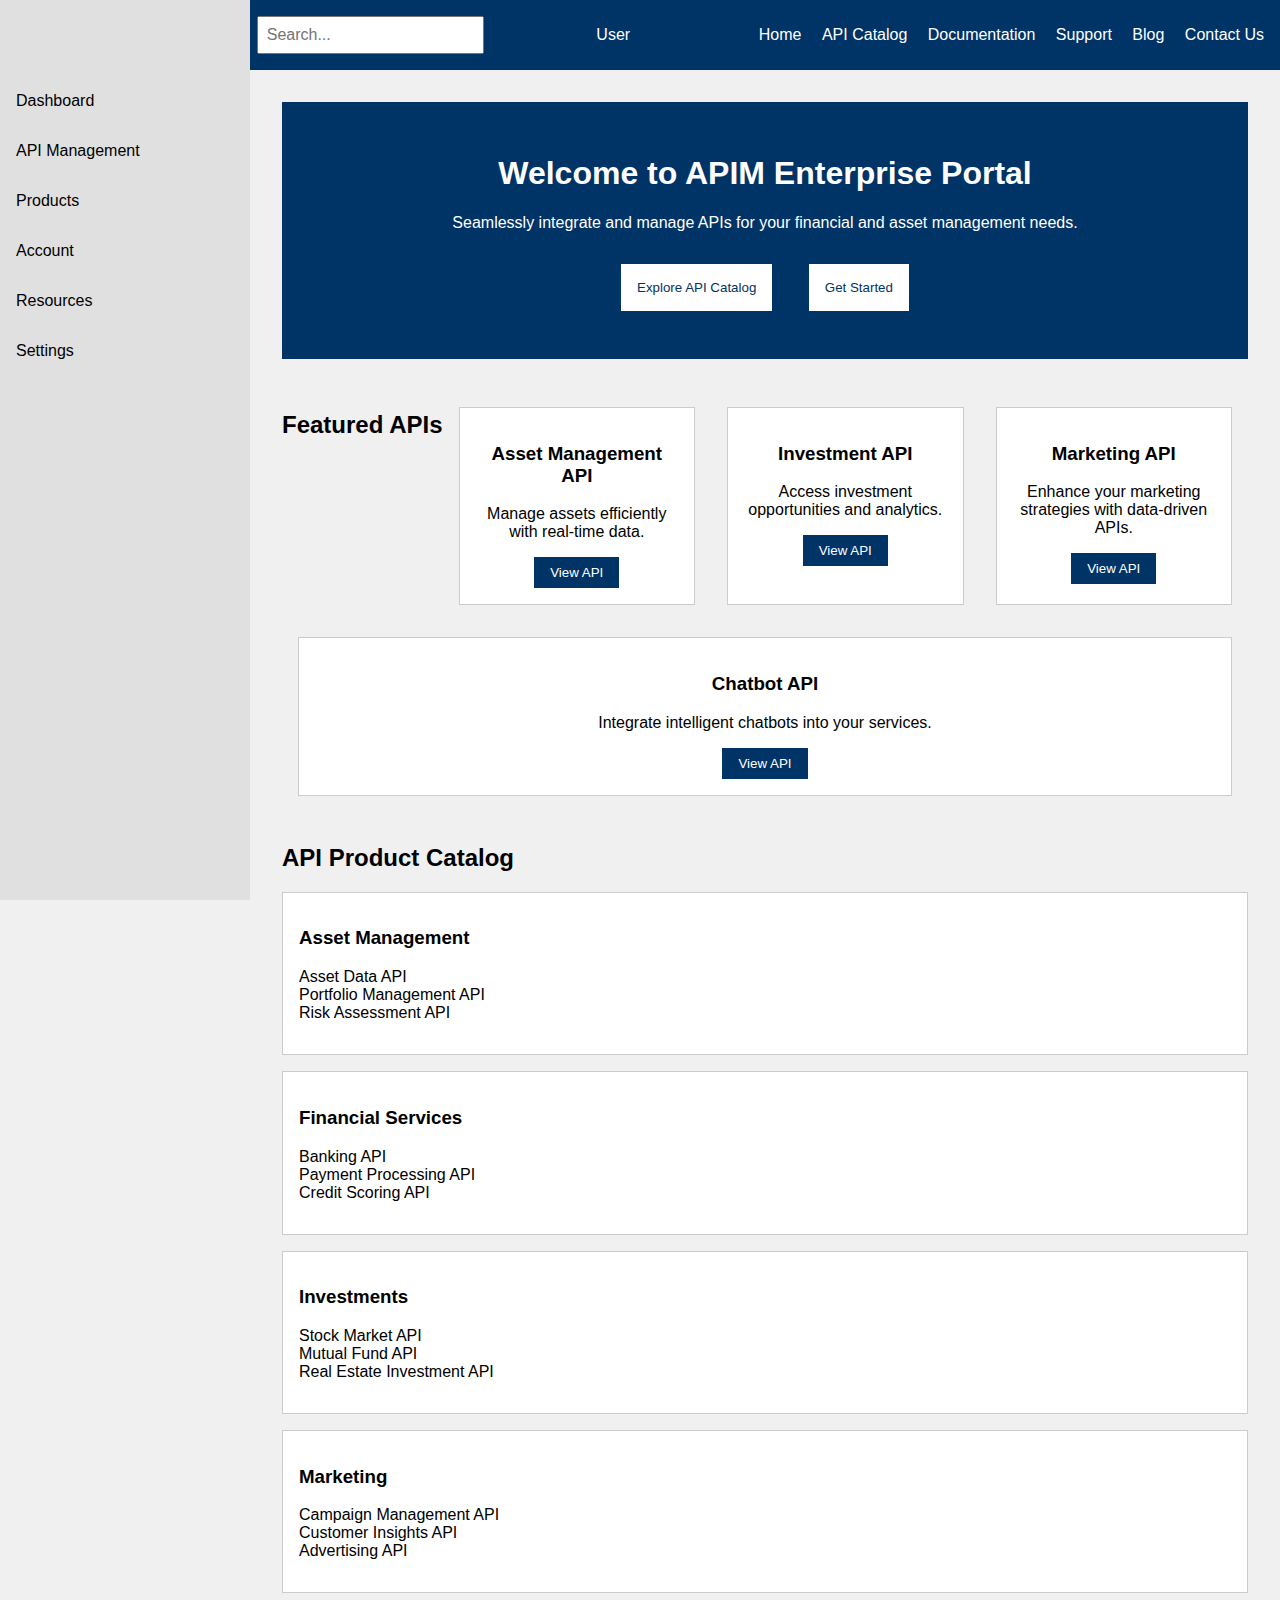
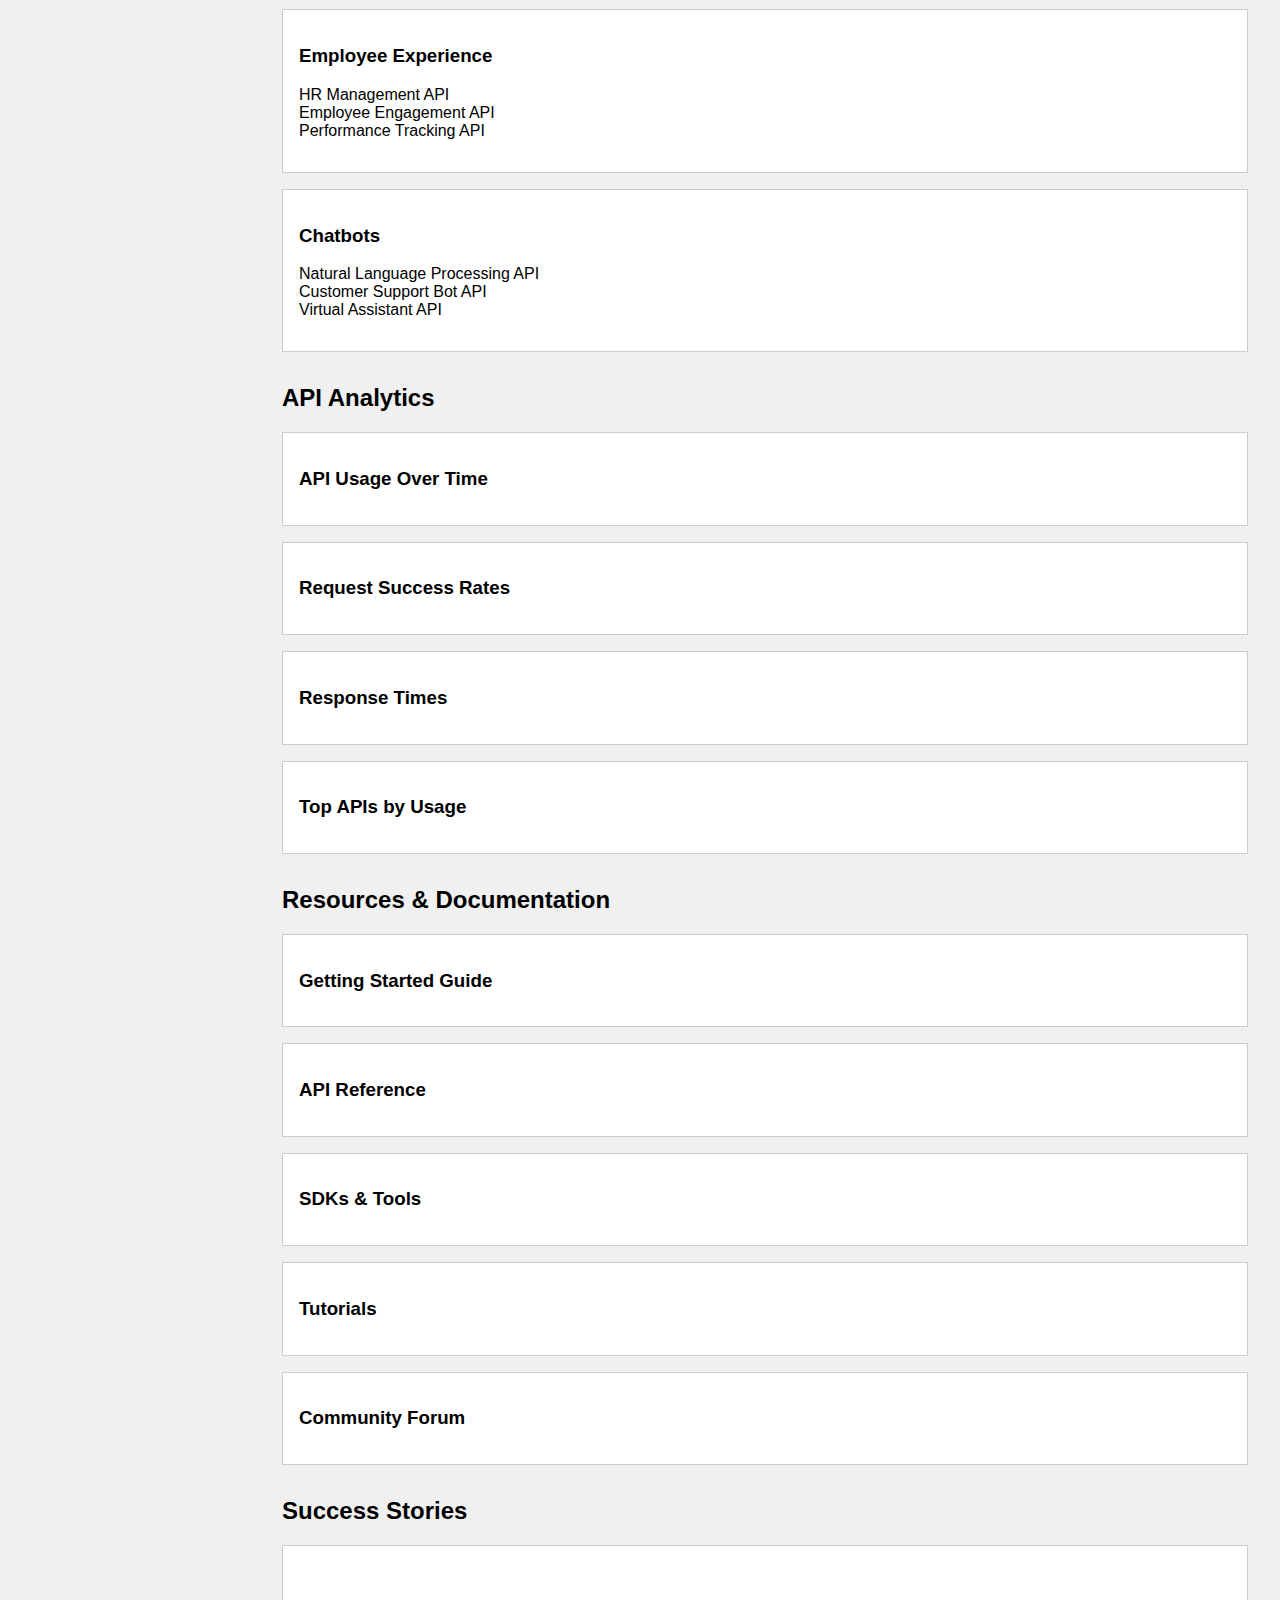
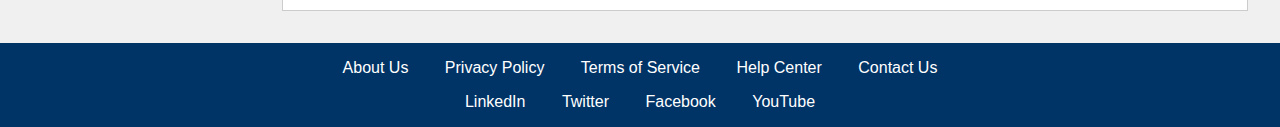
==== docs/index.html @ aa33987d "Rename index.html to docs/index.html" ====
<!DOCTYPE html>
<html lang="en">
<head>
    <meta charset="UTF-8">
    <meta name="viewport" content="width=device-width, initial-scale=1.0">
    <title>RajaThota Labs APIM Developer Portal</title>
    <link rel="stylesheet" href="css/styles.css">
</head>
<body>
    <header>
        <div class="logo">APIM Portal</div>
        <input type="text" placeholder="Search...">
        <div class="user-profile">
            <span>User</span>
            <div class="dropdown">
                <ul>
                    <li>Profile</li>
                    <li>Settings</li>
                    <li>Notifications</li>
                    <li>Logout</li>
                </ul>
            </div>
        </div>
        <nav>
            <a href="#">Home</a>
            <a href="#">API Catalog</a>
            <a href="#">Documentation</a>
            <a href="#">Support</a>
            <a href="#">Blog</a>
            <a href="#">Contact Us</a>
        </nav>
    </header>
    <div class="sidebar">
        <ul>
            <li>Dashboard</li>
            <li>API Management
                <ul>
                    <li>Overview</li>
                    <li>Create API</li>
                    <li>API Policies</li>
                    <li>API Analytics</li>
                </ul>
            </li>
            <li>Products
                <ul>
                    <li>Asset Management APIs</li>
                    <li>Financial Services APIs</li>
                    <li>Investment APIs</li>
                    <li>Marketing APIs</li>
                    <li>Employee Experience APIs</li>
                    <li>Chatbots APIs</li>
                </ul>
            </li>
            <li>Account
                <ul>
                    <li>Billing</li>
                    <li>Usage</li>
                    <li>Subscription Plans</li>
                </ul>
            </li>
            <li>Resources
                <ul>
                    <li>API Documentation</li>
                    <li>SDKs & Tools</li>
                    <li>Code Samples</li>
                    <li>Tutorials</li>
                    <li>Community Forum</li>
                </ul>
            </li>
            <li>Settings
                <ul>
                    <li>User Settings</li>
                    <li>API Settings</li>
                    <li>Security Settings</li>
                </ul>
            </li>
        </ul>
    </div>
    <div class="main-content">
        <section class="hero">
            <h1>Welcome to APIM Enterprise Portal</h1>
            <p>Seamlessly integrate and manage APIs for your financial and asset management needs.</p>
            <button>Explore API Catalog</button>
            <button>Get Started</button>
        </section>
        <section class="featured-apis">
            <h2>Featured APIs</h2>
            <div class="api-card">
                <h3>Asset Management API</h3>
                <p>Manage assets efficiently with real-time data.</p>
                <button>View API</button>
            </div>
            <div class="api-card">
                <h3>Investment API</h3>
                <p>Access investment opportunities and analytics.</p>
                <button>View API</button>
            </div>
            <div class="api-card">
                <h3>Marketing API</h3>
                <p>Enhance your marketing strategies with data-driven APIs.</p>
                <button>View API</button>
            </div>
            <div class="api-card">
                <h3>Chatbot API</h3>
                <p>Integrate intelligent chatbots into your services.</p>
                <button>View API</button>
            </div>
        </section>
        <section class="api-product-catalog">
            <h2>API Product Catalog</h2>
            <div class="product-category">
                <h3>Asset Management</h3>
                <ul>
                    <li>Asset Data API</li>
                    <li>Portfolio Management API</li>
                    <li>Risk Assessment API</li>
                </ul>
            </div>
            <div class="product-category">
                <h3>Financial Services</h3>
                <ul>
                    <li>Banking API</li>
                    <li>Payment Processing API</li>
                    <li>Credit Scoring API</li>
                </ul>
            </div>
            <div class="product-category">
                <h3>Investments</h3>
                <ul>
                    <li>Stock Market API</li>
                    <li>Mutual Fund API</li>
                    <li>Real Estate Investment API</li>
                </ul>
            </div>
            <div class="product-category">
                <h3>Marketing</h3>
                <ul>
                    <li>Campaign Management API</li>
                    <li>Customer Insights API</li>
                    <li>Advertising API</li>
                </ul>
            </div>
            <div class="product-category">
                <h3>Employee Experience</h3>
                <ul>
                    <li>HR Management API</li>
                    <li>Employee Engagement API</li>
                    <li>Performance Tracking API</li>
                </ul>
            </div>
            <div class="product-category">
                <h3>Chatbots</h3>
                <ul>
                    <li>Natural Language Processing API</li>
                    <li>Customer Support Bot API</li>
                    <li>Virtual Assistant API</li>
                </ul>
            </div>
        </section>
        <section class="api-analytics">
            <h2>API Analytics</h2>
            <div class="chart">
                <h3>API Usage Over Time</h3>
                <!-- Placeholder for Chart -->
            </div>
            <div class="chart">
                <h3>Request Success Rates</h3>
                <!-- Placeholder for Chart -->
            </div>
            <div class="chart">
                <h3>Response Times</h3>
                <!-- Placeholder for Chart -->
            </div>
            <div class="chart">
                <h3>Top APIs by Usage</h3>
                <!-- Placeholder for Chart -->
            </div>
        </section>
        <section class="resources">
            <h2>Resources & Documentation</h2>
            <div class="resource-block">
                <h3>Getting Started Guide</h3>
            </div>
            <div class="resource-block">
                <h3>API Reference</h3>
            </div>
            <div class="resource-block">
                <h3>SDKs & Tools</h3>
            </div>
            <div class="resource-block">
                <h3>Tutorials</h3>
            </div>
            <div class="resource-block">
                <h3>Community Forum</h3>
            </div>
        </section>
        <section class="customer-stories">
            <h2>Success Stories</h2>
            <div class="carousel">
                <!-- Placeholder for Customer Testimonials and Case Studies -->
            </div>
        </section>
    </div>
    <footer>
        <div class="quick-links">
            <a href="#">About Us</a>
            <a href="#">Privacy Policy</a>
            <a href="#">Terms of Service</a>
            <a href="#">Help Center</a>
            <a href="#">Contact Us</a>
        </div>
        <div class="social-media-icons">
            <a href="#">LinkedIn</a>
            <a href="#">Twitter</a>
            <a href="#">Facebook</a>
            <a href="#">YouTube</a>
        </div>
    </footer>
</body>
</html>
---- docs/css/styles.css ----
body {
    font-family: Arial, sans-serif;
    margin: 0;
    padding: 0;
    background-color: #f0f0f0;
}

header {
    background-color: #003366;
    color: white;
    display: flex;
    justify-content: space-between;
    align-items: center;
    padding: 1rem;
}

header .logo {
    font-size: 1.5rem;
}

header input[type="text"] {
    padding: 0.5rem;
    font-size: 1rem;
}

header .user-profile {
    position: relative;
}

header .user-profile span {
    cursor: pointer;
}

header .user-profile .dropdown {
    display: none;
    position: absolute;
    top: 100%;
    right: 0;
    background-color: white;
    color: black;
    border: 1px solid #ccc;
}

header .user-profile:hover .dropdown {
    display: block;
}

header nav a {
    color: white;
    margin-left: 1rem;
    text-decoration: none;
}

.sidebar {
    background-color: #e0e0e0;
    width: 250px;
    position: fixed;
    top: 0;
    bottom: 0;
    padding-top: 60px;
    overflow-y: auto;
}

.sidebar ul {
    list-style-type: none;
    padding: 0;
}

.sidebar ul li {
    padding: 1rem;
    cursor: pointer;
}

.sidebar ul li ul {
    display: none;
    list-style-type: none;
    padding-left: 1rem;
}

.sidebar ul li:hover ul {
    display: block;
}

.main-content {
    margin-left: 250px;
    padding: 2rem;
}

.hero {
    background-color: #003366;
    color: white;
    padding: 2rem;
    text-align: center;
}

.hero button {
    background-color: white;
    color: #003366;
    padding: 1rem;
    border: none;
    cursor: pointer;
    margin: 1rem;
}

.featured-apis {
    display: flex;
    flex-wrap: wrap;
    justify-content: space-between;
    margin-top: 2rem;
}

.featured-apis .api-card {
    background-color: white;
    padding: 1rem;
    margin: 1rem;
    flex: 1;
    min-width: 200px;
    border: 1px solid #ccc;
    text-align: center;
}

.featured-apis .api-card button {
    background-color: #003366;
    color: white;
    padding: 0.5rem 1rem;
    border: none;
    cursor: pointer;
}

.api-product-catalog {
    margin-top: 2rem;
}

.api-product-catalog .product-category {
    background-color: white;
    padding: 1rem;
    margin: 1rem 0;
    border: 1px solid #ccc;
}

.api-product-catalog .product-category ul {
    list-style-type: none;
    padding: 0;
}

.api-analytics {
    margin-top: 2rem;
}

.api-analytics .chart {
    background-color: white;
    padding: 1rem;
    margin: 1rem 0;
    border: 1px solid #ccc;
}

.resources {
    margin-top: 2rem;
}

.resources .resource-block {
    background-color: white;
    padding: 1rem;
    margin: 1rem 0;
    border: 1px solid #ccc;
}

.customer-stories {
    margin-top: 2rem;
}

.customer-stories .carousel {
    background-color: white;
    padding: 2rem;
    border: 1px solid #ccc;
}

footer {
    background-color: #003366;
    color: white;
    padding: 1rem;
    text-align: center;
}

footer .quick-links {
    margin-bottom: 1rem;
}

footer .quick-links a {
    color: white;
    margin: 0 1rem;
    text-decoration: none;
}

footer .social-media-icons a {
    color: white;
    margin: 0 1rem;
    text-decoration: none;
}
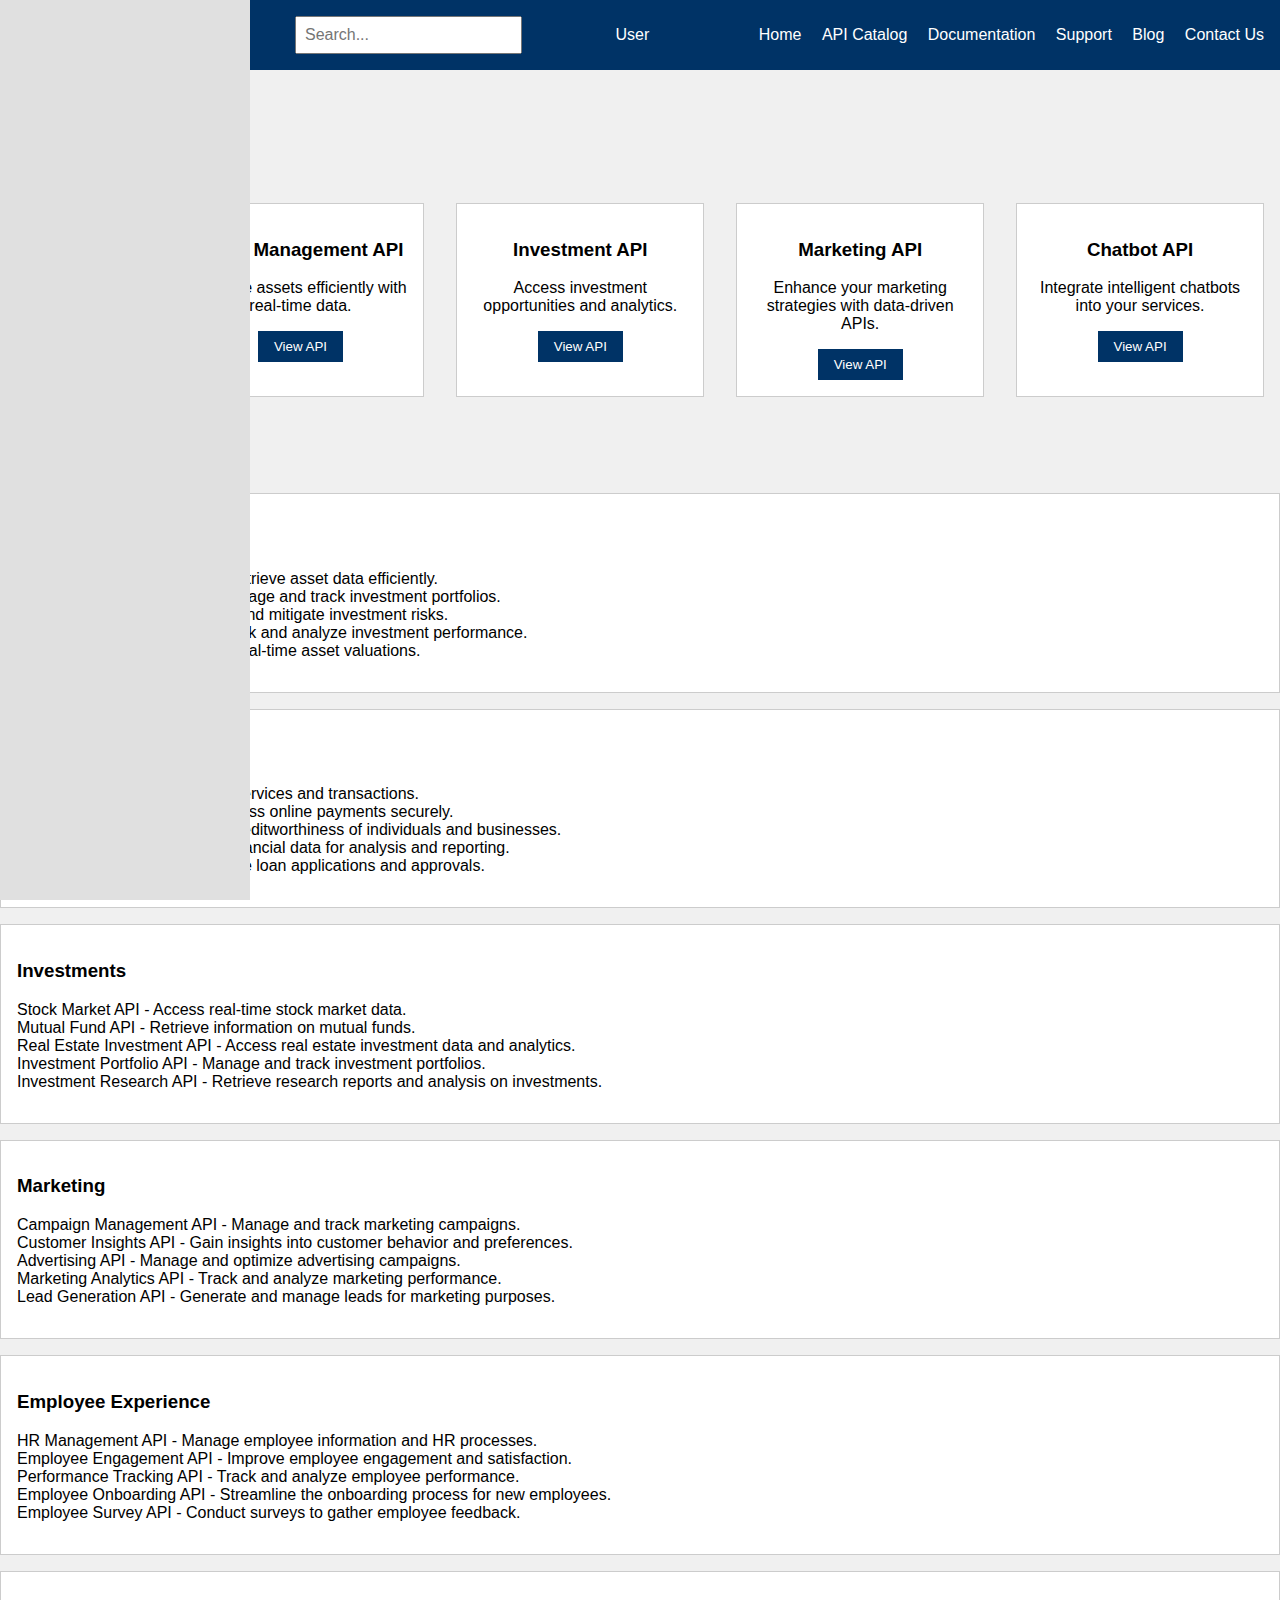
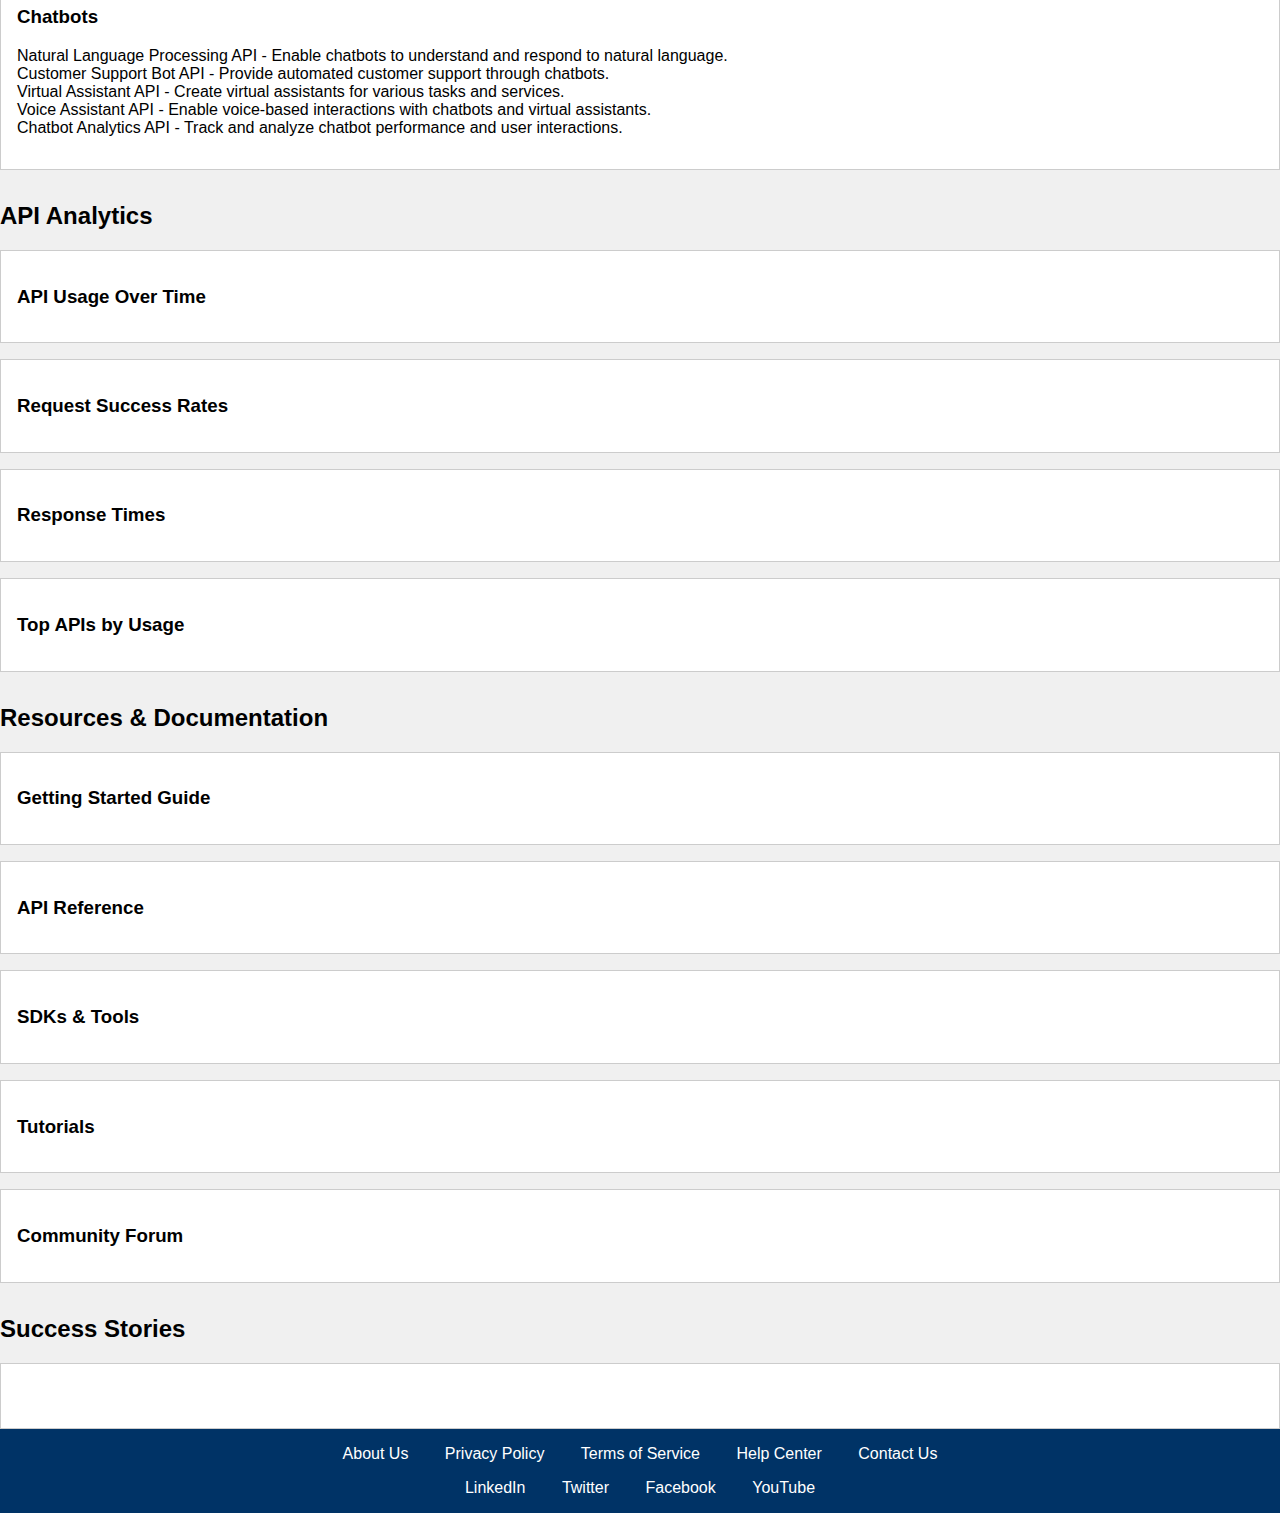
==== commit 0c98e477: "Update index.html" ====
--- a/docs/index.html
+++ b/docs/index.html
@@ -1,3 +1,4 @@
+
 <!DOCTYPE html>
 <html lang="en">
 <head>
@@ -8,7 +9,9 @@
 </head>
 <body>
     <header>
-        <div class="logo">APIM Portal</div>
+        <div class="logo">
+            <img src="/images/MakeAnImpact.png" alt="RajaThota Labs" class="brand-logo">
+        </div>
         <input type="text" placeholder="Search...">
         <div class="user-profile">
             <span>User</span>
@@ -31,56 +34,13 @@
         </nav>
     </header>
     <div class="sidebar">
-        <ul>
-            <li>Dashboard</li>
-            <li>API Management
-                <ul>
-                    <li>Overview</li>
-                    <li>Create API</li>
-                    <li>API Policies</li>
-                    <li>API Analytics</li>
-                </ul>
-            </li>
-            <li>Products
-                <ul>
-                    <li>Asset Management APIs</li>
-                    <li>Financial Services APIs</li>
-                    <li>Investment APIs</li>
-                    <li>Marketing APIs</li>
-                    <li>Employee Experience APIs</li>
-                    <li>Chatbots APIs</li>
-                </ul>
-            </li>
-            <li>Account
-                <ul>
-                    <li>Billing</li>
-                    <li>Usage</li>
-                    <li>Subscription Plans</li>
-                </ul>
-            </li>
-            <li>Resources
-                <ul>
-                    <li>API Documentation</li>
-                    <li>SDKs & Tools</li>
-                    <li>Code Samples</li>
-                    <li>Tutorials</li>
-                    <li>Community Forum</li>
-                </ul>
-            </li>
-            <li>Settings
-                <ul>
-                    <li>User Settings</li>
-                    <li>API Settings</li>
-                    <li>Security Settings</li>
-                </ul>
-            </li>
-        </ul>
+        <!-- Sidebar content -->
     </div>
     <div class="main-content">
-        <section class="hero">
-            <h1>Welcome to APIM Enterprise Portal</h1>
-            <p>Seamlessly integrate and manage APIs for your financial and asset management needs.</p>
-            <button>Explore API Catalog</button>
+        <!-- Main content -->
+    </div>
+</body>
+</html>
             <button>Get Started</button>
         </section>
         <section class="featured-apis">
@@ -111,49 +71,61 @@
             <div class="product-category">
                 <h3>Asset Management</h3>
                 <ul>
-                    <li>Asset Data API</li>
-                    <li>Portfolio Management API</li>
-                    <li>Risk Assessment API</li>
+                    <li>Asset Data API - Manage and retrieve asset data efficiently.</li>
+                    <li>Portfolio Management API - Manage and track investment portfolios.</li>
+                    <li>Risk Assessment API - Assess and mitigate investment risks.</li>
+                    <li>Performance Tracking API - Track and analyze investment performance.</li>
+                    <li>Asset Valuation API - Retrieve real-time asset valuations.</li>
                 </ul>
             </div>
             <div class="product-category">
                 <h3>Financial Services</h3>
                 <ul>
-                    <li>Banking API</li>
-                    <li>Payment Processing API</li>
-                    <li>Credit Scoring API</li>
+                    <li>Banking API - Access banking services and transactions.</li>
+                    <li>Payment Processing API - Process online payments securely.</li>
+                    <li>Credit Scoring API - Evaluate creditworthiness of individuals and businesses.</li>
+                    <li>Financial Data API - Retrieve financial data for analysis and reporting.</li>
+                    <li>Loan Management API - Manage loan applications and approvals.</li>
                 </ul>
             </div>
             <div class="product-category">
                 <h3>Investments</h3>
                 <ul>
-                    <li>Stock Market API</li>
-                    <li>Mutual Fund API</li>
-                    <li>Real Estate Investment API</li>
+                    <li>Stock Market API - Access real-time stock market data.</li>
+                    <li>Mutual Fund API - Retrieve information on mutual funds.</li>
+                    <li>Real Estate Investment API - Access real estate investment data and analytics.</li>
+                    <li>Investment Portfolio API - Manage and track investment portfolios.</li>
+                    <li>Investment Research API - Retrieve research reports and analysis on investments.</li>
                 </ul>
             </div>
             <div class="product-category">
                 <h3>Marketing</h3>
                 <ul>
-                    <li>Campaign Management API</li>
-                    <li>Customer Insights API</li>
-                    <li>Advertising API</li>
+                    <li>Campaign Management API - Manage and track marketing campaigns.</li>
+                    <li>Customer Insights API - Gain insights into customer behavior and preferences.</li>
+                    <li>Advertising API - Manage and optimize advertising campaigns.</li>
+                    <li>Marketing Analytics API - Track and analyze marketing performance.</li>
+                    <li>Lead Generation API - Generate and manage leads for marketing purposes.</li>
                 </ul>
             </div>
             <div class="product-category">
                 <h3>Employee Experience</h3>
                 <ul>
-                    <li>HR Management API</li>
-                    <li>Employee Engagement API</li>
-                    <li>Performance Tracking API</li>
+                    <li>HR Management API - Manage employee information and HR processes.</li>
+                    <li>Employee Engagement API - Improve employee engagement and satisfaction.</li>
+                    <li>Performance Tracking API - Track and analyze employee performance.</li>
+                    <li>Employee Onboarding API - Streamline the onboarding process for new employees.</li>
+                    <li>Employee Survey API - Conduct surveys to gather employee feedback.</li>
                 </ul>
             </div>
             <div class="product-category">
                 <h3>Chatbots</h3>
                 <ul>
-                    <li>Natural Language Processing API</li>
-                    <li>Customer Support Bot API</li>
-                    <li>Virtual Assistant API</li>
+                    <li>Natural Language Processing API - Enable chatbots to understand and respond to natural language.</li>
+                    <li>Customer Support Bot API - Provide automated customer support through chatbots.</li>
+                    <li>Virtual Assistant API - Create virtual assistants for various tasks and services.</li>
+                    <li>Voice Assistant API - Enable voice-based interactions with chatbots and virtual assistants.</li>
+                    <li>Chatbot Analytics API - Track and analyze chatbot performance and user interactions.</li>
                 </ul>
             </div>
         </section>
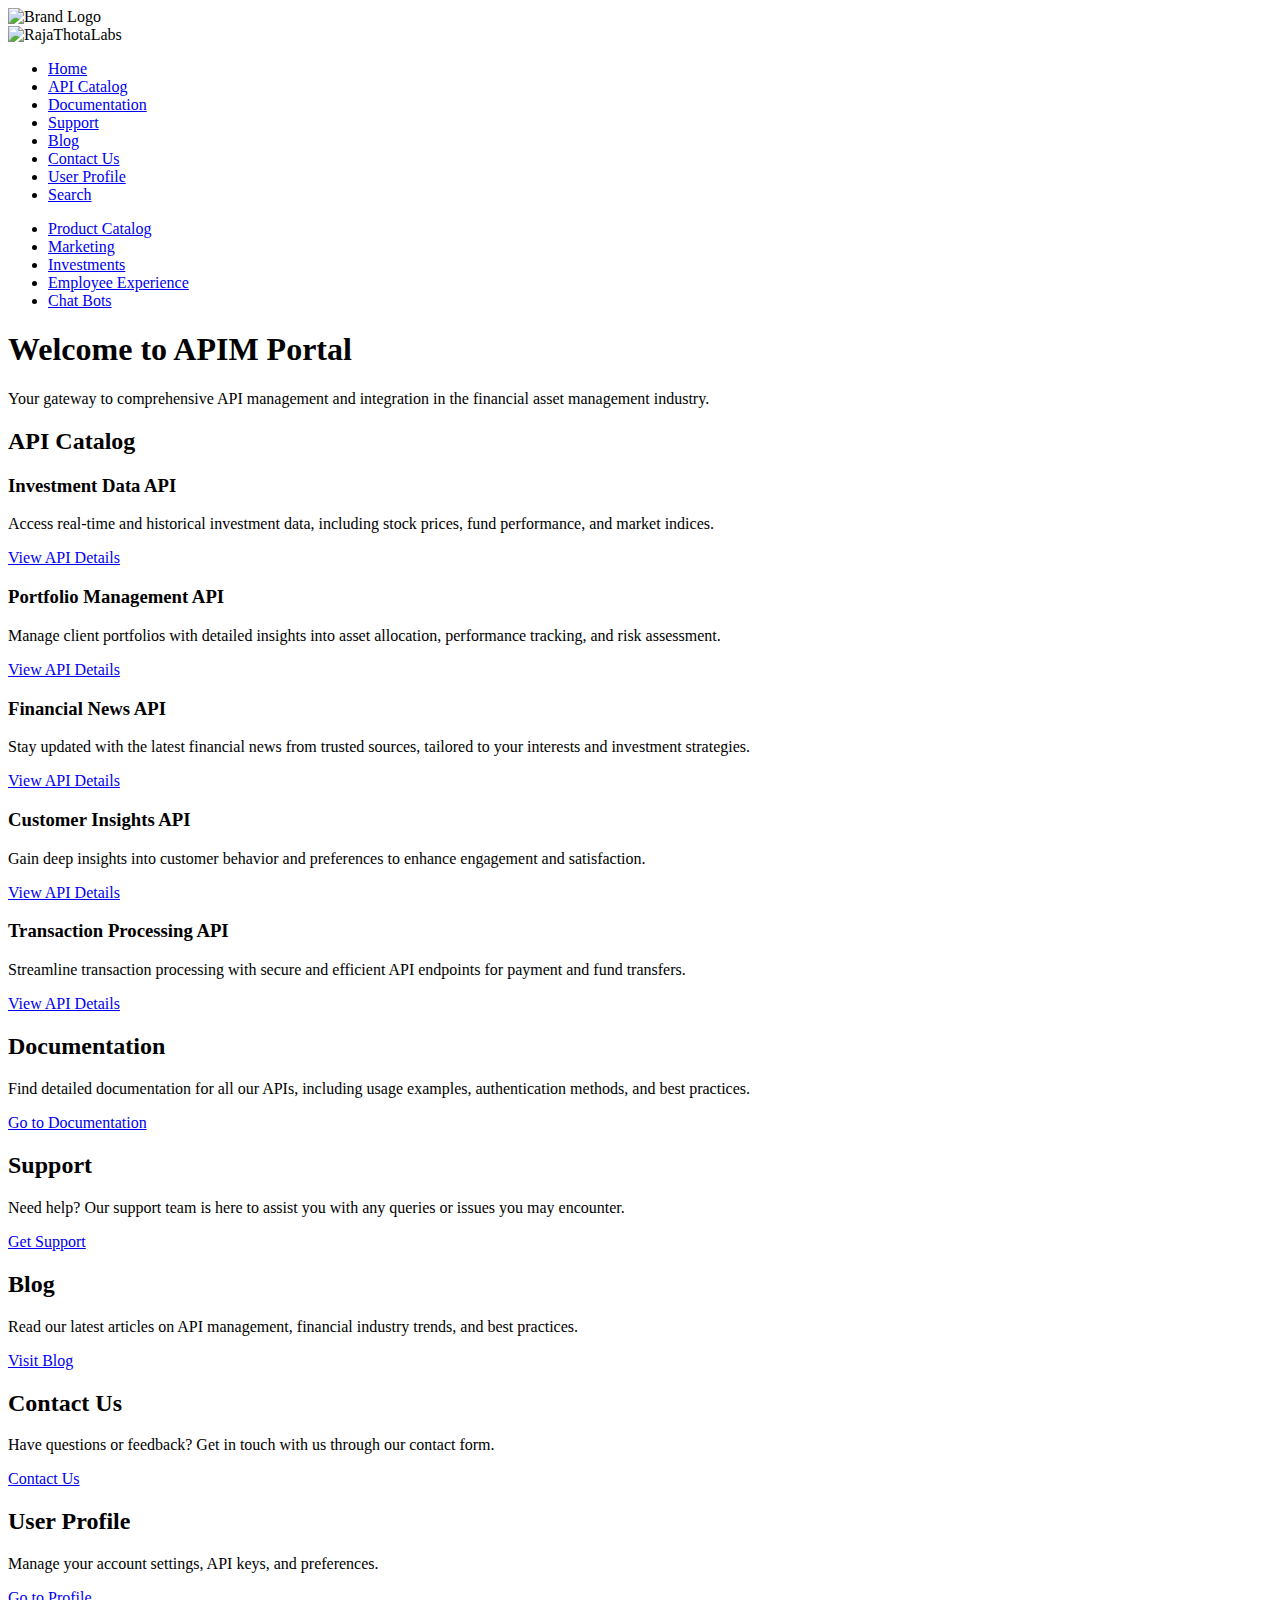
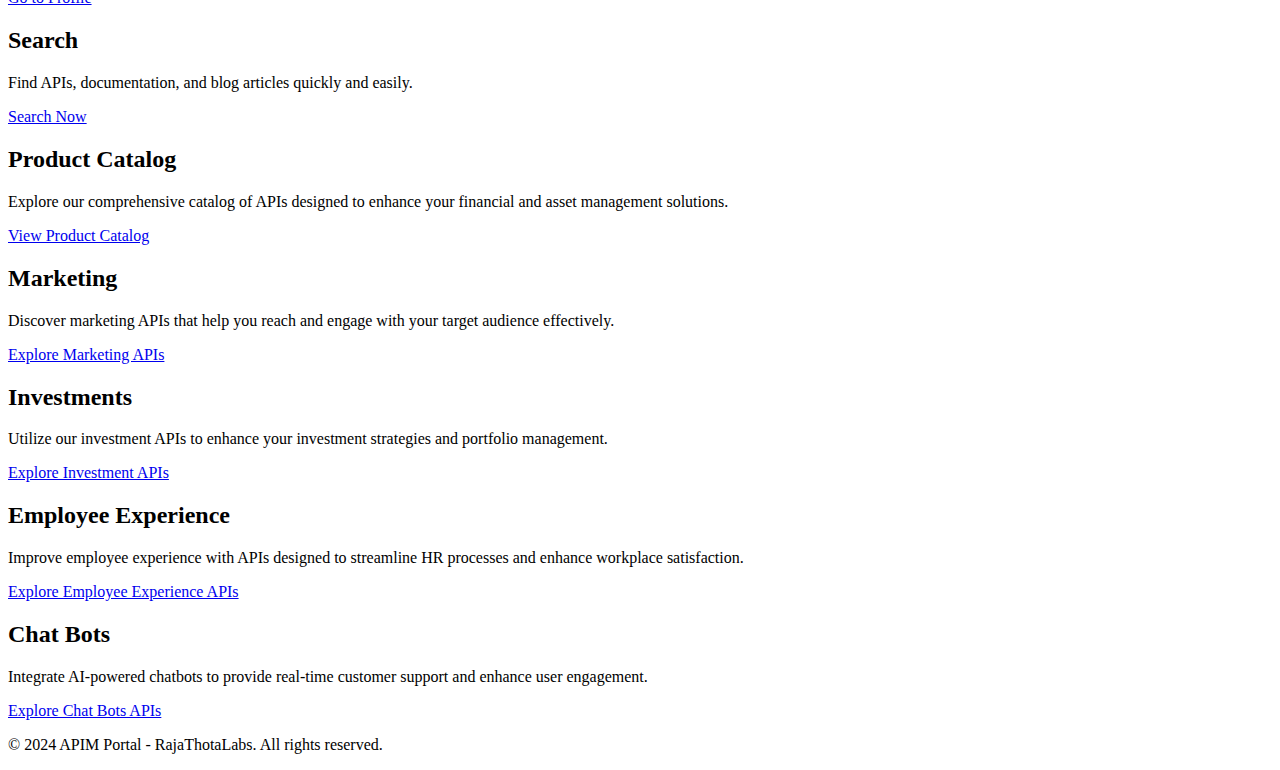
==== commit de28ff30: "Update index.html" ====
--- a/docs/index.html
+++ b/docs/index.html
@@ -1,192 +1,134 @@
-
 <!DOCTYPE html>
 <html lang="en">
 <head>
     <meta charset="UTF-8">
     <meta name="viewport" content="width=device-width, initial-scale=1.0">
-    <title>RajaThota Labs APIM Developer Portal</title>
-    <link rel="stylesheet" href="css/styles.css">
+    <title>APIM Portal - RajaThotaLabs</title>
+    <link rel="stylesheet" href="styles.css">
 </head>
 <body>
     <header>
         <div class="logo">
-            <img src="/images/MakeAnImpact.png" alt="RajaThota Labs" class="brand-logo">
+            <img src="/images/wemakeimpact.png" alt="Brand Logo">
         </div>
-        <input type="text" placeholder="Search...">
-        <div class="user-profile">
-            <span>User</span>
-            <div class="dropdown">
-                <ul>
-                    <li>Profile</li>
-                    <li>Settings</li>
-                    <li>Notifications</li>
-                    <li>Logout</li>
-                </ul>
-            </div>
+        <div class="header-title">
+            <img src="/images/rajathotalabs_logo.png" alt="RajaThotaLabs">
         </div>
         <nav>
-            <a href="#">Home</a>
-            <a href="#">API Catalog</a>
-            <a href="#">Documentation</a>
-            <a href="#">Support</a>
-            <a href="#">Blog</a>
-            <a href="#">Contact Us</a>
+            <ul>
+                <li><a href="#home">Home</a></li>
+                <li><a href="#api-catalog">API Catalog</a></li>
+                <li><a href="#documentation">Documentation</a></li>
+                <li><a href="#support">Support</a></li>
+                <li><a href="#blog">Blog</a></li>
+                <li><a href="#contact-us">Contact Us</a></li>
+                <li><a href="#profile">User Profile</a></li>
+                <li><a href="#search">Search</a></li>
+            </ul>
         </nav>
     </header>
-    <div class="sidebar">
-        <!-- Sidebar content -->
-    </div>
-    <div class="main-content">
-        <!-- Main content -->
-    </div>
-</body>
-</html>
-            <button>Get Started</button>
+    <aside>
+        <ul>
+            <li><a href="#product-catalog">Product Catalog</a></li>
+            <li><a href="#marketing">Marketing</a></li>
+            <li><a href="#investments">Investments</a></li>
+            <li><a href="#employee-experience">Employee Experience</a></li>
+            <li><a href="#chatbots">Chat Bots</a></li>
+        </ul>
+    </aside>
+    <main>
+        <section id="home">
+            <h1>Welcome to APIM Portal</h1>
+            <p>Your gateway to comprehensive API management and integration in the financial asset management industry.</p>
         </section>
-        <section class="featured-apis">
-            <h2>Featured APIs</h2>
-            <div class="api-card">
-                <h3>Asset Management API</h3>
-                <p>Manage assets efficiently with real-time data.</p>
-                <button>View API</button>
-            </div>
-            <div class="api-card">
-                <h3>Investment API</h3>
-                <p>Access investment opportunities and analytics.</p>
-                <button>View API</button>
-            </div>
-            <div class="api-card">
-                <h3>Marketing API</h3>
-                <p>Enhance your marketing strategies with data-driven APIs.</p>
-                <button>View API</button>
-            </div>
-            <div class="api-card">
-                <h3>Chatbot API</h3>
-                <p>Integrate intelligent chatbots into your services.</p>
-                <button>View API</button>
+        <section id="api-catalog">
+            <h2>API Catalog</h2>
+            <div class="api-list">
+                <div class="api-item">
+                    <h3>Investment Data API</h3>
+                    <p>Access real-time and historical investment data, including stock prices, fund performance, and market indices.</p>
+                    <a href="https://apimdevuswdev.corp.frk.com/api-details#api=investment-data-api">View API Details</a>
+                </div>
+                <div class="api-item">
+                    <h3>Portfolio Management API</h3>
+                    <p>Manage client portfolios with detailed insights into asset allocation, performance tracking, and risk assessment.</p>
+                    <a href="https://apimdevuswdev.corp.frk.com/api-details#api=portfolio-management-api">View API Details</a>
+                </div>
+                <div class="api-item">
+                    <h3>Financial News API</h3>
+                    <p>Stay updated with the latest financial news from trusted sources, tailored to your interests and investment strategies.</p>
+                    <a href="https://apimdevuswdev.corp.frk.com/api-details#api=financial-news-api">View API Details</a>
+                </div>
+                <div class="api-item">
+                    <h3>Customer Insights API</h3>
+                    <p>Gain deep insights into customer behavior and preferences to enhance engagement and satisfaction.</p>
+                    <a href="https://apimdevuswdev.corp.frk.com/api-details#api=customer-insights-api">View API Details</a>
+                </div>
+                <div class="api-item">
+                    <h3>Transaction Processing API</h3>
+                    <p>Streamline transaction processing with secure and efficient API endpoints for payment and fund transfers.</p>
+                    <a href="https://apimdevuswdev.corp.frk.com/api-details#api=transaction-processing-api">View API Details</a>
+                </div>
             </div>
         </section>
-        <section class="api-product-catalog">
-            <h2>API Product Catalog</h2>
-            <div class="product-category">
-                <h3>Asset Management</h3>
-                <ul>
-                    <li>Asset Data API - Manage and retrieve asset data efficiently.</li>
-                    <li>Portfolio Management API - Manage and track investment portfolios.</li>
-                    <li>Risk Assessment API - Assess and mitigate investment risks.</li>
-                    <li>Performance Tracking API - Track and analyze investment performance.</li>
-                    <li>Asset Valuation API - Retrieve real-time asset valuations.</li>
-                </ul>
-            </div>
-            <div class="product-category">
-                <h3>Financial Services</h3>
-                <ul>
-                    <li>Banking API - Access banking services and transactions.</li>
-                    <li>Payment Processing API - Process online payments securely.</li>
-                    <li>Credit Scoring API - Evaluate creditworthiness of individuals and businesses.</li>
-                    <li>Financial Data API - Retrieve financial data for analysis and reporting.</li>
-                    <li>Loan Management API - Manage loan applications and approvals.</li>
-                </ul>
-            </div>
-            <div class="product-category">
-                <h3>Investments</h3>
-                <ul>
-                    <li>Stock Market API - Access real-time stock market data.</li>
-                    <li>Mutual Fund API - Retrieve information on mutual funds.</li>
-                    <li>Real Estate Investment API - Access real estate investment data and analytics.</li>
-                    <li>Investment Portfolio API - Manage and track investment portfolios.</li>
-                    <li>Investment Research API - Retrieve research reports and analysis on investments.</li>
-                </ul>
-            </div>
-            <div class="product-category">
-                <h3>Marketing</h3>
-                <ul>
-                    <li>Campaign Management API - Manage and track marketing campaigns.</li>
-                    <li>Customer Insights API - Gain insights into customer behavior and preferences.</li>
-                    <li>Advertising API - Manage and optimize advertising campaigns.</li>
-                    <li>Marketing Analytics API - Track and analyze marketing performance.</li>
-                    <li>Lead Generation API - Generate and manage leads for marketing purposes.</li>
-                </ul>
-            </div>
-            <div class="product-category">
-                <h3>Employee Experience</h3>
-                <ul>
-                    <li>HR Management API - Manage employee information and HR processes.</li>
-                    <li>Employee Engagement API - Improve employee engagement and satisfaction.</li>
-                    <li>Performance Tracking API - Track and analyze employee performance.</li>
-                    <li>Employee Onboarding API - Streamline the onboarding process for new employees.</li>
-                    <li>Employee Survey API - Conduct surveys to gather employee feedback.</li>
-                </ul>
-            </div>
-            <div class="product-category">
-                <h3>Chatbots</h3>
-                <ul>
-                    <li>Natural Language Processing API - Enable chatbots to understand and respond to natural language.</li>
-                    <li>Customer Support Bot API - Provide automated customer support through chatbots.</li>
-                    <li>Virtual Assistant API - Create virtual assistants for various tasks and services.</li>
-                    <li>Voice Assistant API - Enable voice-based interactions with chatbots and virtual assistants.</li>
-                    <li>Chatbot Analytics API - Track and analyze chatbot performance and user interactions.</li>
-                </ul>
-            </div>
+        <section id="documentation">
+            <h2>Documentation</h2>
+            <p>Find detailed documentation for all our APIs, including usage examples, authentication methods, and best practices.</p>
+            <a href="https://apimdevuswdev.corp.frk.com/documentation">Go to Documentation</a>
         </section>
-        <section class="api-analytics">
-            <h2>API Analytics</h2>
-            <div class="chart">
-                <h3>API Usage Over Time</h3>
-                <!-- Placeholder for Chart -->
-            </div>
-            <div class="chart">
-                <h3>Request Success Rates</h3>
-                <!-- Placeholder for Chart -->
-            </div>
-            <div class="chart">
-                <h3>Response Times</h3>
-                <!-- Placeholder for Chart -->
-            </div>
-            <div class="chart">
-                <h3>Top APIs by Usage</h3>
-                <!-- Placeholder for Chart -->
-            </div>
+        <section id="support">
+            <h2>Support</h2>
+            <p>Need help? Our support team is here to assist you with any queries or issues you may encounter.</p>
+            <a href="https://apimdevuswdev.corp.frk.com/support">Get Support</a>
         </section>
-        <section class="resources">
-            <h2>Resources & Documentation</h2>
-            <div class="resource-block">
-                <h3>Getting Started Guide</h3>
-            </div>
-            <div class="resource-block">
-                <h3>API Reference</h3>
-            </div>
-            <div class="resource-block">
-                <h3>SDKs & Tools</h3>
-            </div>
-            <div class="resource-block">
-                <h3>Tutorials</h3>
-            </div>
-            <div class="resource-block">
-                <h3>Community Forum</h3>
-            </div>
+        <section id="blog">
+            <h2>Blog</h2>
+            <p>Read our latest articles on API management, financial industry trends, and best practices.</p>
+            <a href="https://apimdevuswdev.corp.frk.com/blog">Visit Blog</a>
         </section>
-        <section class="customer-stories">
-            <h2>Success Stories</h2>
-            <div class="carousel">
-                <!-- Placeholder for Customer Testimonials and Case Studies -->
-            </div>
+        <section id="contact-us">
+            <h2>Contact Us</h2>
+            <p>Have questions or feedback? Get in touch with us through our contact form.</p>
+            <a href="https://apimdevuswdev.corp.frk.com/contact-us">Contact Us</a>
         </section>
-    </div>
+        <section id="profile">
+            <h2>User Profile</h2>
+            <p>Manage your account settings, API keys, and preferences.</p>
+            <a href="https://apimdevuswdev.corp.frk.com/profile">Go to Profile</a>
+        </section>
+        <section id="search">
+            <h2>Search</h2>
+            <p>Find APIs, documentation, and blog articles quickly and easily.</p>
+            <a href="https://apimdevuswdev.corp.frk.com/search">Search Now</a>
+        </section>
+        <section id="product-catalog">
+            <h2>Product Catalog</h2>
+            <p>Explore our comprehensive catalog of APIs designed to enhance your financial and asset management solutions.</p>
+            <a href="https://apimdevuswdev.corp.frk.com/product-catalog">View Product Catalog</a>
+        </section>
+        <section id="marketing">
+            <h2>Marketing</h2>
+            <p>Discover marketing APIs that help you reach and engage with your target audience effectively.</p>
+            <a href="https://apimdevuswdev.corp.frk.com/marketing">Explore Marketing APIs</a>
+        </section>
+        <section id="investments">
+            <h2>Investments</h2>
+            <p>Utilize our investment APIs to enhance your investment strategies and portfolio management.</p>
+            <a href="https://apimdevuswdev.corp.frk.com/investments">Explore Investment APIs</a>
+        </section>
+        <section id="employee-experience">
+            <h2>Employee Experience</h2>
+            <p>Improve employee experience with APIs designed to streamline HR processes and enhance workplace satisfaction.</p>
+            <a href="https://apimdevuswdev.corp.frk.com/employee-experience">Explore Employee Experience APIs</a>
+        </section>
+        <section id="chatbots">
+            <h2>Chat Bots</h2>
+            <p>Integrate AI-powered chatbots to provide real-time customer support and enhance user engagement.</p>
+            <a href="https://apimdevuswdev.corp.frk.com/chatbots">Explore Chat Bots APIs</a>
+        </section>
+    </main>
     <footer>
-        <div class="quick-links">
-            <a href="#">About Us</a>
-            <a href="#">Privacy Policy</a>
-            <a href="#">Terms of Service</a>
-            <a href="#">Help Center</a>
-            <a href="#">Contact Us</a>
-        </div>
-        <div class="social-media-icons">
-            <a href="#">LinkedIn</a>
-            <a href="#">Twitter</a>
-            <a href="#">Facebook</a>
-            <a href="#">YouTube</a>
-        </div>
+        <p>&copy; 2024 APIM Portal - RajaThotaLabs. All rights reserved.</p>
     </footer>
 </body>
 </html>
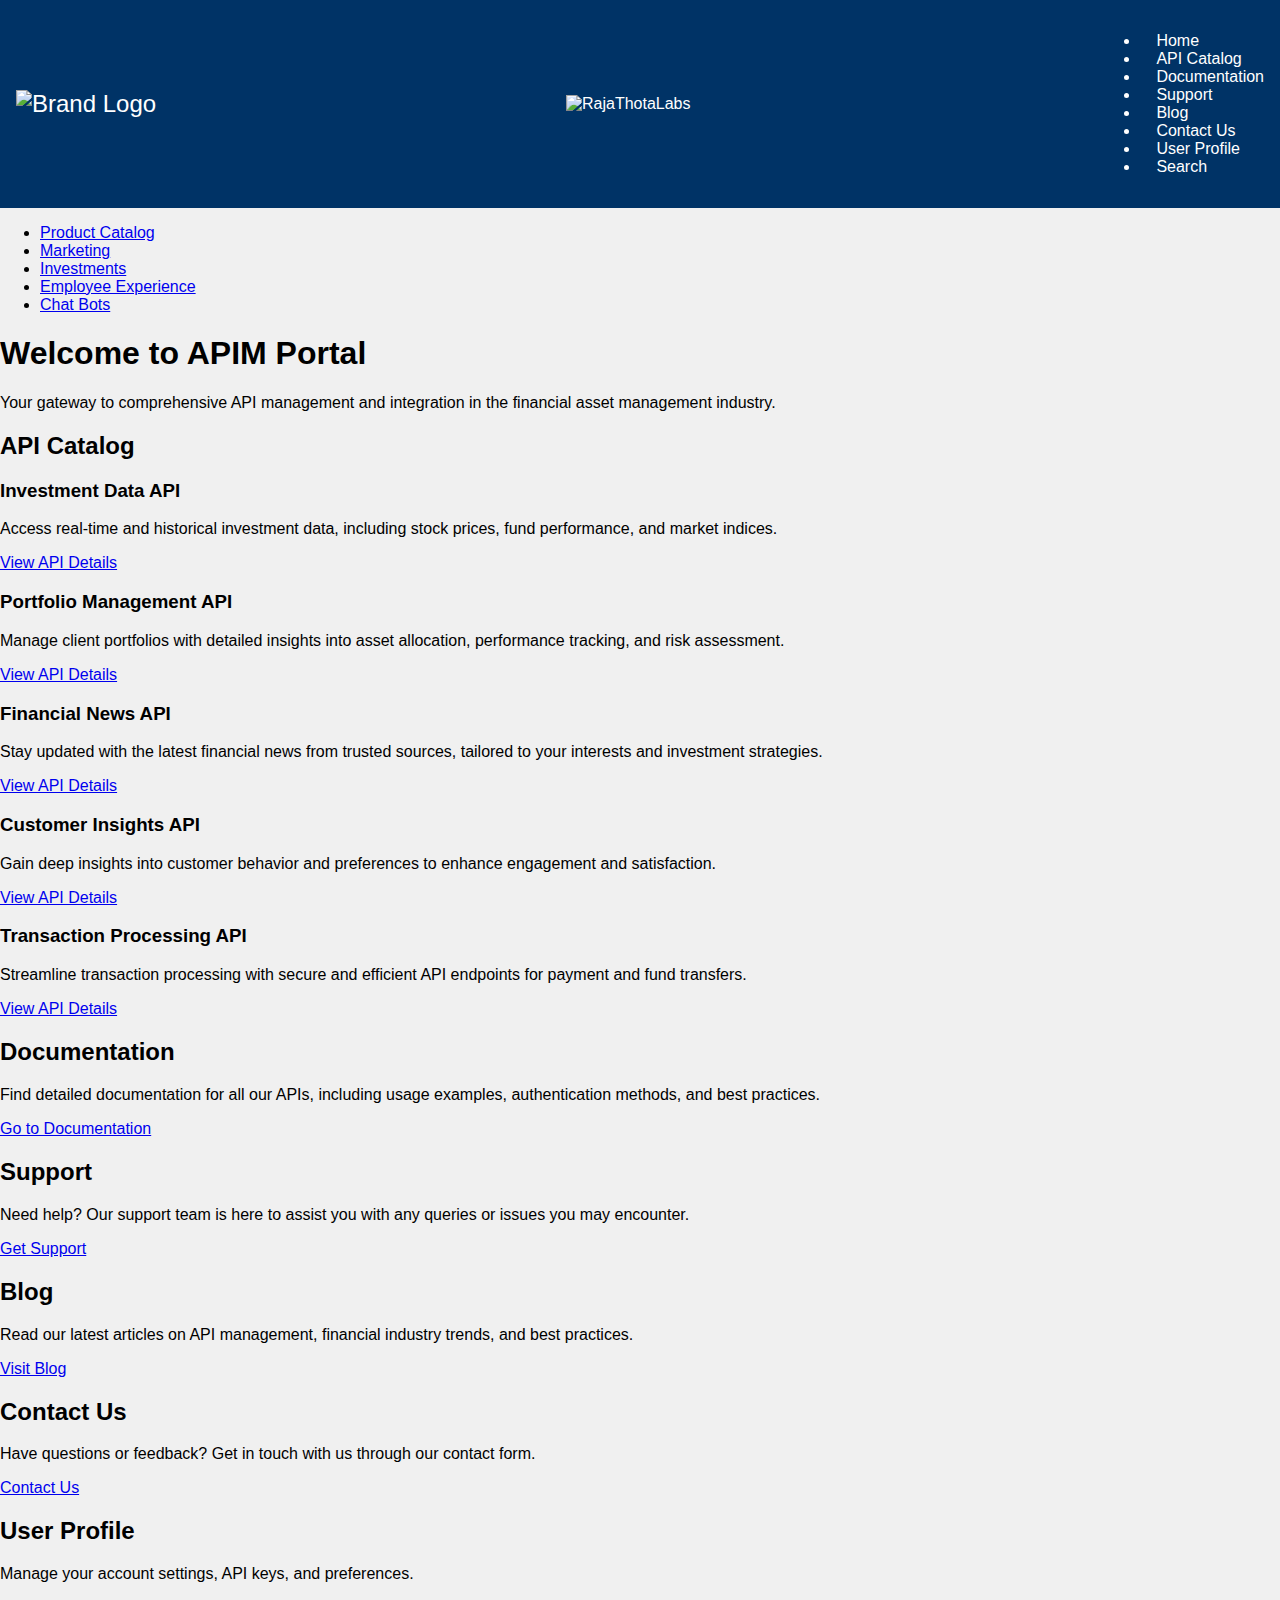
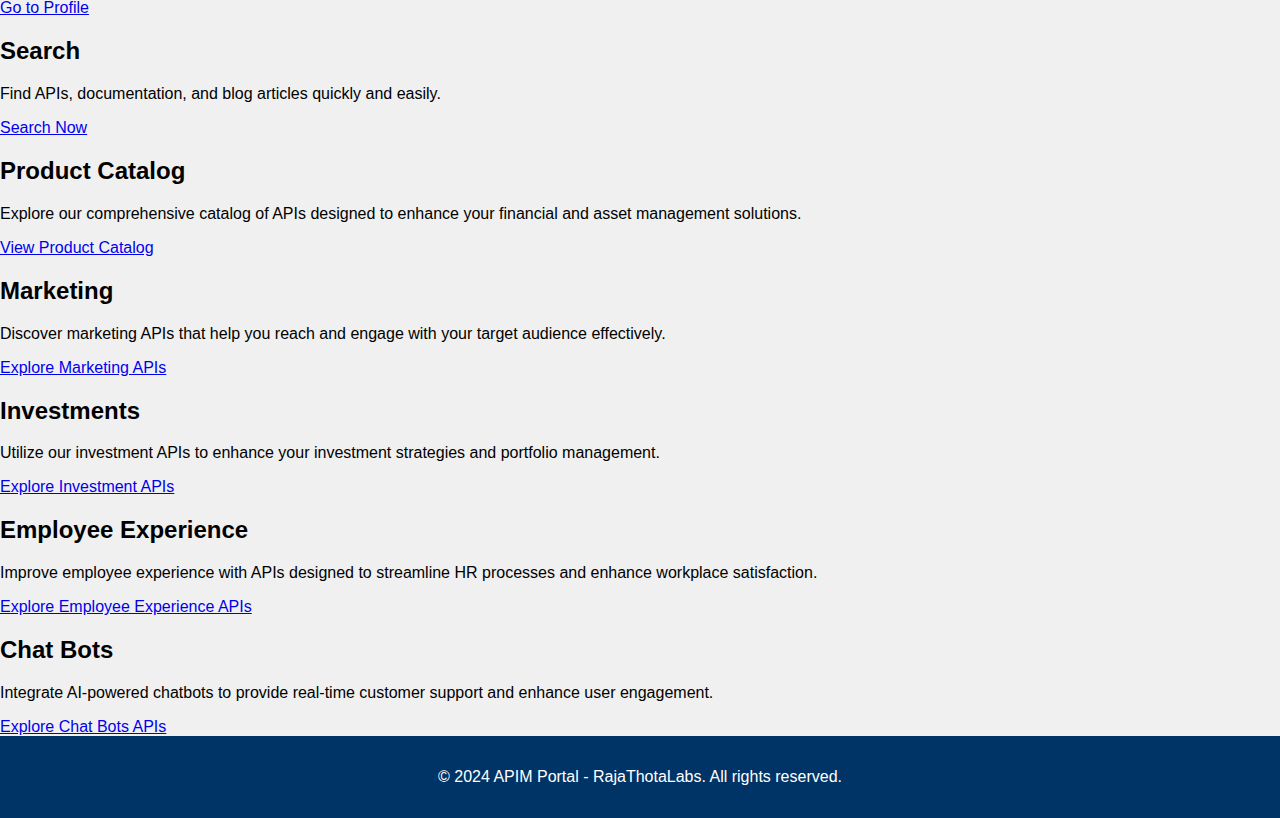
==== commit c91a6db7: "Update index.html" ====
--- a/docs/index.html
+++ b/docs/index.html
@@ -4,7 +4,7 @@
     <meta charset="UTF-8">
     <meta name="viewport" content="width=device-width, initial-scale=1.0">
     <title>APIM Portal - RajaThotaLabs</title>
-    <link rel="stylesheet" href="styles.css">
+    <link rel="stylesheet" href="css/styles.css">
 </head>
 <body>
     <header>
--- a/docs/css/styles.css
+++ b/docs/css/styles.css
@@ -0,0 +1,199 @@
+body {
+    font-family: Arial, sans-serif;
+    margin: 0;
+    padding: 0;
+    background-color: #f0f0f0;
+}
+
+header {
+    background-color: #003366;
+    color: white;
+    display: flex;
+    justify-content: space-between;
+    align-items: center;
+    padding: 1rem;
+}
+
+header .logo {
+    font-size: 1.5rem;
+}
+
+header input[type="text"] {
+    padding: 0.5rem;
+    font-size: 1rem;
+}
+
+header .user-profile {
+    position: relative;
+}
+
+header .user-profile span {
+    cursor: pointer;
+}
+
+header .user-profile .dropdown {
+    display: none;
+    position: absolute;
+    top: 100%;
+    right: 0;
+    background-color: white;
+    color: black;
+    border: 1px solid #ccc;
+}
+
+header .user-profile:hover .dropdown {
+    display: block;
+}
+
+header nav a {
+    color: white;
+    margin-left: 1rem;
+    text-decoration: none;
+}
+
+.sidebar {
+    background-color: #e0e0e0;
+    width: 250px;
+    position: fixed;
+    top: 0;
+    bottom: 0;
+    padding-top: 60px;
+    overflow-y: auto;
+}
+
+.sidebar ul {
+    list-style-type: none;
+    padding: 0;
+}
+
+.sidebar ul li {
+    padding: 1rem;
+    cursor: pointer;
+}
+
+.sidebar ul li ul {
+    display: none;
+    list-style-type: none;
+    padding-left: 1rem;
+}
+
+.sidebar ul li:hover ul {
+    display: block;
+}
+
+.main-content {
+    margin-left: 250px;
+    padding: 2rem;
+}
+
+.hero {
+    background-color: #003366;
+    color: white;
+    padding: 2rem;
+    text-align: center;
+}
+
+.hero button {
+    background-color: white;
+    color: #003366;
+    padding: 1rem;
+    border: none;
+    cursor: pointer;
+    margin: 1rem;
+}
+
+.featured-apis {
+    display: flex;
+    flex-wrap: wrap;
+    justify-content: space-between;
+    margin-top: 2rem;
+}
+
+.featured-apis .api-card {
+    background-color: white;
+    padding: 1rem;
+    margin: 1rem;
+    flex: 1;
+    min-width: 200px;
+    border: 1px solid #ccc;
+    text-align: center;
+}
+
+.featured-apis .api-card button {
+    background-color: #003366;
+    color: white;
+    padding: 0.5rem 1rem;
+    border: none;
+    cursor: pointer;
+}
+
+.api-product-catalog {
+    margin-top: 2rem;
+}
+
+.api-product-catalog .product-category {
+    background-color: white;
+    padding: 1rem;
+    margin: 1rem 0;
+    border: 1px solid #ccc;
+}
+
+.api-product-catalog .product-category ul {
+    list-style-type: none;
+    padding: 0;
+}
+
+.api-analytics {
+    margin-top: 2rem;
+}
+
+.api-analytics .chart {
+    background-color: white;
+    padding: 1rem;
+    margin: 1rem 0;
+    border: 1px solid #ccc;
+}
+
+.resources {
+    margin-top: 2rem;
+}
+
+.resources .resource-block {
+    background-color: white;
+    padding: 1rem;
+    margin: 1rem 0;
+    border: 1px solid #ccc;
+}
+
+.customer-stories {
+    margin-top: 2rem;
+}
+
+.customer-stories .carousel {
+    background-color: white;
+    padding: 2rem;
+    border: 1px solid #ccc;
+}
+
+footer {
+    background-color: #003366;
+    color: white;
+    padding: 1rem;
+    text-align: center;
+}
+
+footer .quick-links {
+    margin-bottom: 1rem;
+}
+
+footer .quick-links a {
+    color: white;
+    margin: 0 1rem;
+    text-decoration: none;
+}
+
+footer .social-media-icons a {
+    color: white;
+    margin: 0 1rem;
+    text-decoration: none;
+}
